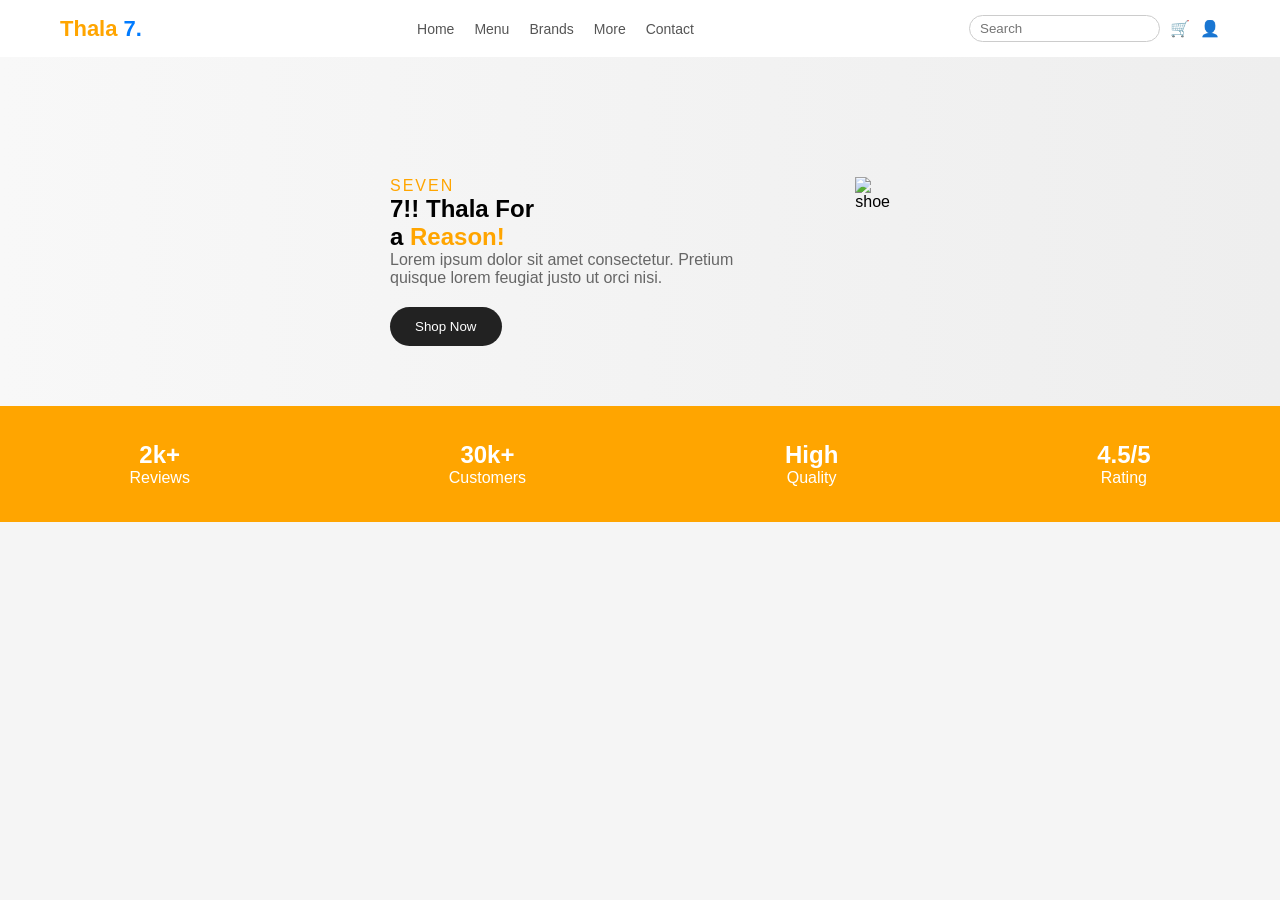
==== index.html @ 3bec6ea9 "update sneaker store pages" ====
<!DOCTYPE html>
<html lang="en">
    <head>
        <meta charset="UTF-8">
        <meta name="viewport" content="width=device-width, initial-scale=1.0">
        <meta name="description" content="Welcome to our sneaker store! Find the latest styles and exclusive releases.">
        <title>Welcome to Our Sneaker Store</title>
        <link rel="stylesheet" href="styles.css"/>
    </head>
    <body>
       <header class="header">
              <nav class="navbar">
              <div class="logo">Thala <span>7.</span>
              </div>
               <!---Hamburger menu--->
                 <button class="hamburger" aria-label="Open navigation menu" aria-controls="main-menu" aria-expanded="false">
                        ☰
                </button>
                <ul class="nav-links">
                    <li><a href="#home">Home</a></li>
                    <li><a href="#menu">Menu</a></li>
                    <li><a href="#brands">Brands</a></li>
                    <li><a href="#more">More</a></li>
                    <li><a href="#contact">Contact</a></li>
                </ul>
             <div class="nav-icons">
                <input type="text" name="text" placeholder="Search"/>
                <span>🛒</span>
                <span>👤</span>
             </div>
              </nav>      
       </header>
       <main>
        <!--Hero section-->
        <section id="hero"class="hero">
            <div class="container">
                <div class="hero-content">
                    <div class="hero-text">
                        <span class="section-title">SEVEN</span>
                            <h1 class="section-subtitle">7!! Thala For <br> a <span>Reason!</span></h1>
                            <p>Lorem ipsum dolor sit amet consectetur. Pretium quisque lorem feugiat justo ut orci nisi.</p>
                            <button class="btn btn-primary">Shop Now</button>
                    </div>
                    <div class="hero-image">
                    <img src="./images/close-up-futuristic-sneakers.jpg" alt="shoe"/>
                    </div>
                </div>
            </div>
        </section>
         <!-- Stats Section -->
        <section class="stats">
            <div class="stat">
                <h2>2k+</h2>
                <p>Reviews</p>
            </div>
            <div class="stat">
                <h2>30k+</h2>
                <p>Customers</p>
            </div>
            <div class="stat">
                <h2>High</h2>
                <p>Quality</p>
            </div>
            <div class="stat">
                <h2>4.5/5</h2>
                <p>Rating</p>
            </div>
        </section>
       </main>
    </body>
</html>
---- styles.css ----
:root{
    --primary-color:orange;
    --secondary-color:white;
    --bg-color:#f5f5f5;
    --blue:#007bff;
}

* {
  margin: 0;
  padding: 0;
  box-sizing: border-box;
  font-family: Arial, sans-serif;
}

body {
  background: var(--bg-color);
  overflow-x: hidden;
}

/* CONTAINER */
.container {
  max-width: 1200px;
  margin:0 auto;
}

/* HEADER */
.header {
  top: 0;
  width: 100%;
  z-index: 1000;
}

/* NAVBAR */
.navbar {
  display: flex;
  justify-content: space-between;
  align-items: center;
  padding: 15px 60px;
  background:var(--secondary-color);
}

.nav-links {
  display: flex;
  gap: 20px;
  list-style: none;
}

.nav-links li {
  display: inline-block;
}

.nav-links a {
  text-decoration: none;
  color: #555;
  font-size: 14px;
}

.logo {
  font-size: 22px;
  font-weight: bold;
  color: var(--primary-color);
}

.logo span {
  color: var(--blue);
}

/* NAV ICONS */
.nav-icons {
  display: flex;
  align-items: center;
  gap: 10px;
}

.nav-icons input {
  padding: 5px 10px;
  border-radius: 20px;
  border: 1px solid #ccc;
}

/* HAMBURGER */
.hamburger {
  display: none;
  font-size: 28px;
  cursor: pointer;
  border: none;
  background: none;
}

/* HERO */
.hero {
  display: flex;
  align-items: center;
  justify-content: space-between;
  padding: 120px 80px 60px; /* FIX: top padding for fixed header */
  background: linear-gradient(to right, #f8f8f8, #eeeeee);
}

/* FIX: use flex instead of inline-block */
.hero-content {
  display: flex;
  gap: 20px;
  max-width: 500px;
  opacity: 0;
  transform: translateY(30px);
  animation: fadeUp 1s ease forwards;
}

.section-title {
  letter-spacing: 2px;
  color: #777;
}

.section-subtitle h1 {
  font-size: 48px;
}

.hero-text span {
  color: var(--primary-color);
}

.hero-text p {
  color: #666;
  margin-bottom: 20px;
}

.hero-text button {
  padding: 12px 25px;
  border: none;
  background: #222;
  color:  var(--secondary-color);
  border-radius: 25px;
  cursor: pointer;
}

/* FIX: image size */
.hero-image img {
  width: 400px;
  max-width: 100%;
  margin-left:50px;
}

/* STATS */
.stats {
  display: flex;
  justify-content: space-around;
  background: var(--primary-color);
  color:var(--secondary-color);
  padding: 25px 0;
  flex-wrap: wrap;
}

.stat {
  text-align: center;
  margin: 10px;
}

.stat h2 {
  font-size: 24px;
}

/* ===================== */
/* TABLET */
/* ===================== */
@media (max-width: 1024px) {

  .hero {
    flex-direction: column;
    text-align: center;
  }

  .hero-content {
    align-items: center;
  }

  .hero-image img {
    width: 300px;
    margin-top: 20px;
  }
}

/* ===================== */
/* MOBILE */
/* ===================== */
@media (max-width: 768px) {

  .navbar {
    padding: 15px 20px;
  }

  /* SHOW HAMBURGER */
  .hamburger {
    display: block;
    order:3;
  }
.navbar{
    display:flex;
    align-items:center;
    padding:15px 20px;
}
.navbar::after{
content:"";
position:fixed;
top:0;
left:0;
width:100%;
height:100%;
background:rgba(0,0,0,0.3);
opacity:0;
pointer-events:none;
transition:0.3s;
}
.navbar:focus-within::after{
opacity:1;
}
  /* MOBILE MENU */
    .nav-links {
    position: absolute;
    top: 80px;
    right:0;
    width: 250px;
    gap:10px;
    background:var( --secondary-color);
    flex-direction: column;
    padding: 20px 0;
    opacity: 0;
    transform:translateY(-10px);
    pointer-events:none;
    transition: 0.3s ease;
    z-index:100;
  }
  /* show menu when hamburger is focused */
.hamburger:focus-within + .nav-links{
    align-items: center;
    justify-content:center;
    height:100%;
    background: #f8f8f8;
    opacity: 1;
    pointer-events: auto;
    transform:translateY(0);
}
.nav-links a{
display:block;
padding:12px 16px;
border-radius:6px;
transition:background 0.2s;
}
.nav-links a:hover{
background:#f0f0f0;
}
.nav-links li{
opacity:0;
transform:translateY(-5px);
transition:0.3s;
}

.navbar:focus-within .nav-links li{
opacity:1;
transform:translateY(0);
}
  .nav-icons input {
    display: none;
  }

  /* HERO STACK */
  .hero {
    padding: 100px 20px 40px;
  }

  .hero-content {
    display:flex;
    flex-direction:column;
    align-items: center;
    justify-content:center;
    margin-top: 20px;
  }

  .hero-text h1 {
    font-size: 28px;
  }

  .hero-image img {
    width: 250px;
  }

  /* STATS STACK */
  .stats {
    flex-direction: column;
    align-items: center;
  }
}


/* Animation */
@keyframes fadeUp {
  to {
    opacity: 1;
    transform: translateY(0);
  }
}
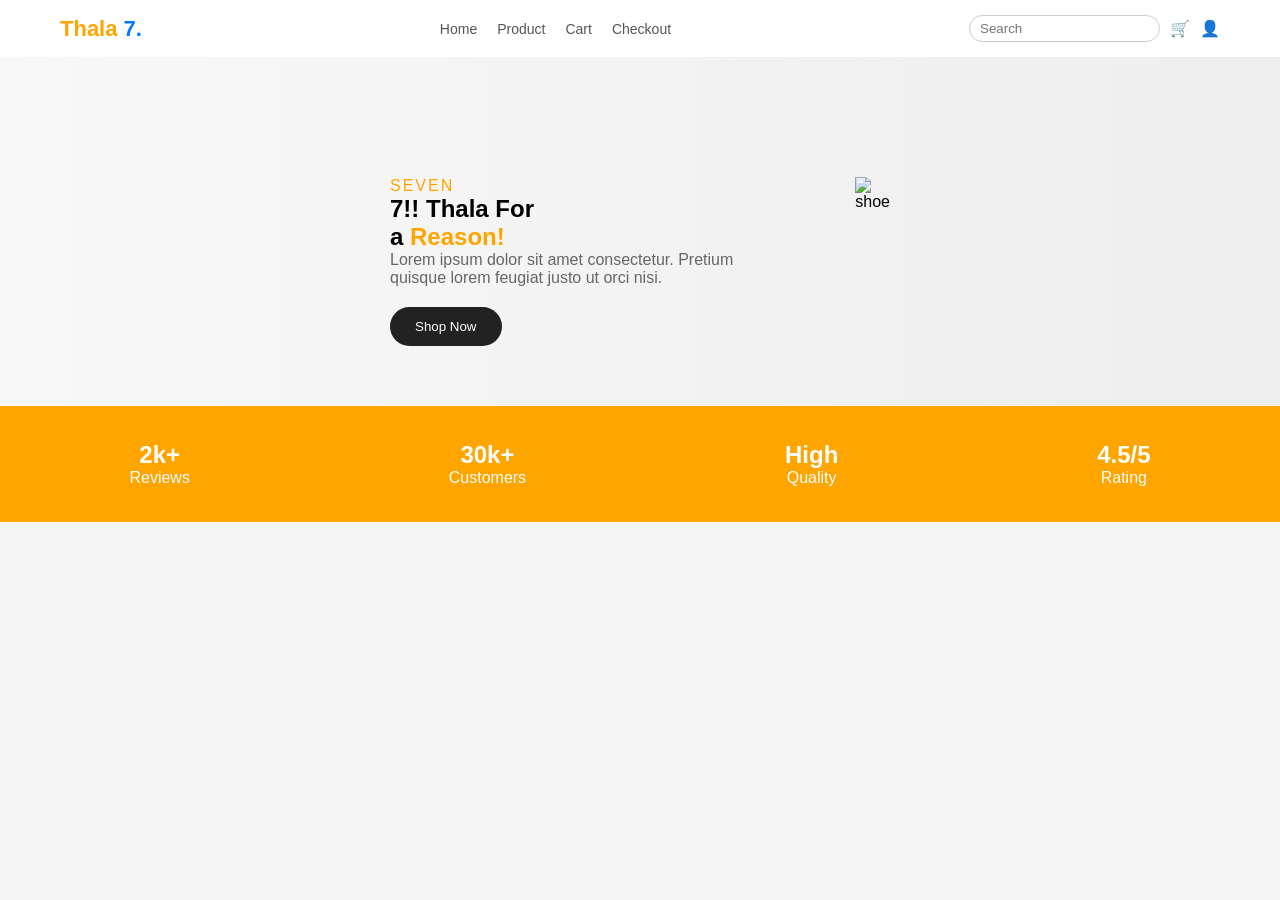
==== commit 575cad4f: "updated version" ====
--- a/index.html
+++ b/index.html
@@ -17,11 +17,10 @@
                         ☰
                 </button>
                 <ul class="nav-links">
-                    <li><a href="#home">Home</a></li>
-                    <li><a href="#menu">Menu</a></li>
-                    <li><a href="#brands">Brands</a></li>
-                    <li><a href="#more">More</a></li>
-                    <li><a href="#contact">Contact</a></li>
+                    <li><a href="index.html">Home</a></li>
+                    <li><a href="product.html">Product</a></li>
+                    <li><a href="cart.html">Cart</a></li>
+                    <li><a href="payment.html">Checkout</a></li>
                 </ul>
              <div class="nav-icons">
                 <input type="text" name="text" placeholder="Search"/>
--- a/styles.css
+++ b/styles.css
@@ -3,6 +3,11 @@
     --secondary-color:white;
     --bg-color:#f5f5f5;
     --blue:#007bff;
+    --bg-color-white:white;
+    --light-grey:#888;
+    --border-color:#ddd;
+    --orange-color:orange;
+    --blue-color:#2a5bd7;
 }
 
 * {
@@ -92,11 +97,10 @@
   display: flex;
   align-items: center;
   justify-content: space-between;
-  padding: 120px 80px 60px; /* FIX: top padding for fixed header */
+  padding: 120px 80px 60px; 
   background: linear-gradient(to right, #f8f8f8, #eeeeee);
 }
 
-/* FIX: use flex instead of inline-block */
 .hero-content {
   display: flex;
   gap: 20px;
@@ -133,7 +137,6 @@
   cursor: pointer;
 }
 
-/* FIX: image size */
 .hero-image img {
   width: 400px;
   max-width: 100%;
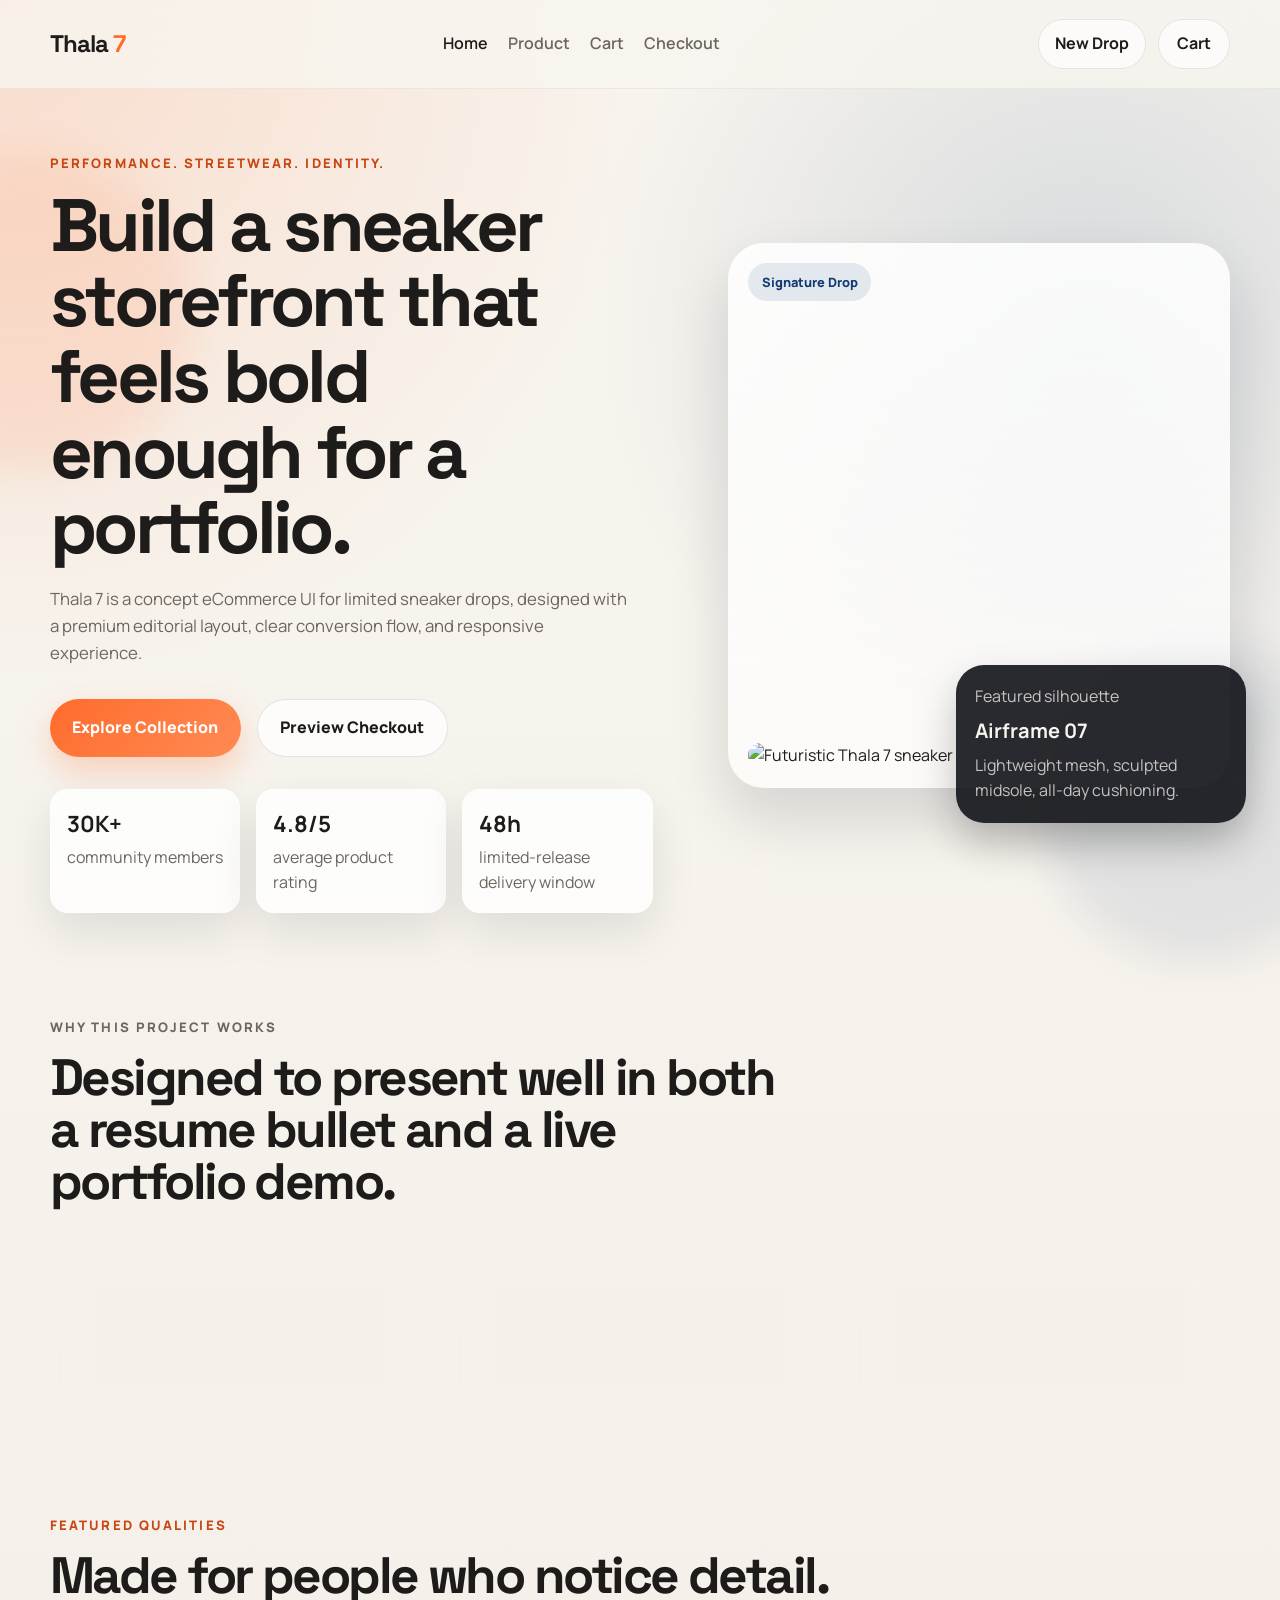
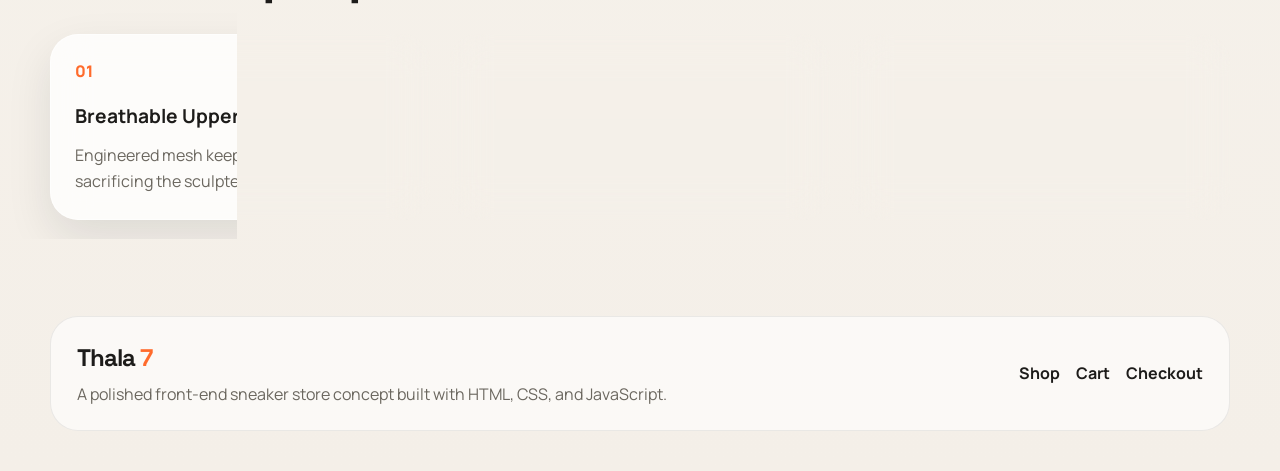
==== commit dc906089: "Add attrative style , changes made for html file, add script ,add readme file" ====
--- a/index.html
+++ b/index.html
@@ -1,74 +1,172 @@
 <!DOCTYPE html>
 <html lang="en">
-    <head>
-        <meta charset="UTF-8">
-        <meta name="viewport" content="width=device-width, initial-scale=1.0">
-        <meta name="description" content="Welcome to our sneaker store! Find the latest styles and exclusive releases.">
-        <title>Welcome to Our Sneaker Store</title>
-        <link rel="stylesheet" href="styles.css"/>
-    </head>
-    <body>
-       <header class="header">
-              <nav class="navbar">
-              <div class="logo">Thala <span>7.</span>
-              </div>
-               <!---Hamburger menu--->
-                 <button class="hamburger" aria-label="Open navigation menu" aria-controls="main-menu" aria-expanded="false">
-                        ☰
-                </button>
-                <ul class="nav-links">
-                    <li><a href="index.html">Home</a></li>
-                    <li><a href="product.html">Product</a></li>
-                    <li><a href="cart.html">Cart</a></li>
-                    <li><a href="payment.html">Checkout</a></li>
-                </ul>
-             <div class="nav-icons">
-                <input type="text" name="text" placeholder="Search"/>
-                <span>🛒</span>
-                <span>👤</span>
-             </div>
-              </nav>      
-       </header>
-       <main>
-        <!--Hero section-->
-        <section id="hero"class="hero">
-            <div class="container">
-                <div class="hero-content">
-                    <div class="hero-text">
-                        <span class="section-title">SEVEN</span>
-                            <h1 class="section-subtitle">7!! Thala For <br> a <span>Reason!</span></h1>
-                            <p>Lorem ipsum dolor sit amet consectetur. Pretium quisque lorem feugiat justo ut orci nisi.</p>
-                            <button class="btn btn-primary">Shop Now</button>
-                    </div>
-                    <div class="hero-image">
-                    <img src="./images/close-up-futuristic-sneakers.jpg" alt="shoe"/>
-                    </div>
-                </div>
+  <head>
+    <meta charset="UTF-8" />
+    <meta name="viewport" content="width=device-width, initial-scale=1.0" />
+    <meta
+      name="description"
+      content="Thala 7 is a modern sneaker storefront concept with a premium landing page, product showcase, cart, and checkout experience."
+    />
+    <title>Thala 7 | Premium Sneaker Store</title>
+    <link rel="preconnect" href="https://fonts.googleapis.com" />
+    <link rel="preconnect" href="https://fonts.gstatic.com" crossorigin />
+    <link
+      href="https://fonts.googleapis.com/css2?family=Manrope:wght@400;500;600;700;800&family=Space+Grotesk:wght@500;700&display=swap"
+      rel="stylesheet"
+    />
+    <link rel="stylesheet" href="styles.css" />
+  </head>
+  <body>
+    <header class="site-header">
+      <nav class="navbar container" aria-label="Primary navigation">
+        <a class="logo" href="index.html" aria-label="Thala 7 home">Thala <span>7</span></a>
+
+        <button
+          class="hamburger"
+          id="menuBtn"
+          type="button"
+          aria-label="Open navigation menu"
+          aria-controls="menu"
+          aria-expanded="false"
+        >
+          <span></span>
+          <span></span>
+          <span></span>
+        </button>
+
+        <ul class="nav-links" id="menu">
+          <li><a class="active" href="index.html">Home</a></li>
+          <li><a href="product.html">Product</a></li>
+          <li><a href="cart.html">Cart</a></li>
+          <li><a href="payment.html">Checkout</a></li>
+        </ul>
+
+        <div class="nav-actions">
+          <a class="nav-chip" href="product.html">New Drop</a>
+          <a class="nav-icon" href="cart.html" aria-label="View cart">Cart</a>
+        </div>
+      </nav>
+    </header>
+
+    <main>
+      <section class="hero">
+        <div class="hero-orb hero-orb-left"></div>
+        <div class="hero-orb hero-orb-right"></div>
+        <div class="container hero-grid">
+          <div class="hero-copy">
+            <p class="eyebrow">Performance. Streetwear. Identity.</p>
+            <h1>Build a sneaker storefront that feels bold enough for a portfolio.</h1>
+            <p class="hero-text">
+              Thala 7 is a concept eCommerce UI for limited sneaker drops, designed with a
+              premium editorial layout, clear conversion flow, and responsive experience.
+            </p>
+            <div class="hero-cta">
+              <a class="btn btn-primary" href="product.html">Explore Collection</a>
+              <a class="btn btn-secondary" href="payment.html">Preview Checkout</a>
             </div>
-        </section>
-         <!-- Stats Section -->
-        <section class="stats">
-            <div class="stat">
-                <h2>2k+</h2>
-                <p>Reviews</p>
+            <div class="hero-metrics">
+              <article>
+                <strong>30K+</strong>
+                <span>community members</span>
+              </article>
+              <article>
+                <strong>4.8/5</strong>
+                <span>average product rating</span>
+              </article>
+              <article>
+                <strong>48h</strong>
+                <span>limited-release delivery window</span>
+              </article>
             </div>
-            <div class="stat">
-                <h2>30k+</h2>
-                <p>Customers</p>
+          </div>
+
+          <div class="hero-visual">
+            <div class="hero-card">
+              <span class="tag">Signature Drop</span>
+              <img src="./images/close-up-futuristic-sneakers.jpg" alt="Futuristic Thala 7 sneaker" />
             </div>
-            <div class="stat">
-                <h2>High</h2>
-                <p>Quality</p>
+            <div class="floating-note">
+              <p>Featured silhouette</p>
+              <strong>Airframe 07</strong>
+              <span>Lightweight mesh, sculpted midsole, all-day cushioning.</span>
             </div>
-            <div class="stat">
-                <h2>4.5/5</h2>
-                <p>Rating</p>
-            </div>
-        </section>
-       </main>
-    </body>
+          </div>
+        </div>
+      </section>
+
+      <section class="section">
+        <div class="container">
+          <div class="section-heading">
+            <p class="eyebrow">Why This Project Works</p>
+            <h2>Designed to present well in both a resume bullet and a live portfolio demo.</h2>
+          </div>
+          <div class="feature-grid">
+            <article class="feature-card">
+              <h3>Premium Visual System</h3>
+              <p>
+                A stronger color palette, layered background treatment, typography hierarchy, and
+                sharper card styling make the interface feel intentional.
+              </p>
+            </article>
+            <article class="feature-card">
+              <h3>Consistent Multi-Page Flow</h3>
+              <p>
+                Landing, product, cart, and checkout pages now share one design language, helping
+                the project feel like a complete product instead of separate screens.
+              </p>
+            </article>
+            <article class="feature-card">
+              <h3>Responsive and Readable</h3>
+              <p>
+                The layout scales cleanly from desktop to mobile, with a functional menu and
+                clearer content structure across the purchase journey.
+              </p>
+            </article>
+          </div>
+        </div>
+      </section>
+
+      <section class="section section-highlight">
+        <div class="container showcase">
+          <div>
+            <p class="eyebrow">Featured Qualities</p>
+            <h2>Made for people who notice detail.</h2>
+          </div>
+          <div class="showcase-grid">
+            <article class="showcase-card">
+              <span>01</span>
+              <h3>Breathable Upper</h3>
+              <p>Engineered mesh keeps airflow high without sacrificing the sculpted silhouette.</p>
+            </article>
+            <article class="showcase-card">
+              <span>02</span>
+              <h3>Impact Cushioning</h3>
+              <p>Layered foam support built for city wear, light training, and long daily use.</p>
+            </article>
+            <article class="showcase-card">
+              <span>03</span>
+              <h3>Collector Energy</h3>
+              <p>Limited-run styling gives the concept stronger brand personality for demos.</p>
+            </article>
+          </div>
+        </div>
+      </section>
+    </main>
+
+    <footer class="site-footer">
+      <div class="container footer-content">
+        <div>
+          <a class="logo footer-logo" href="index.html">Thala <span>7</span></a>
+          <p>A polished front-end sneaker store concept built with HTML, CSS, and JavaScript.</p>
+        </div>
+        <div class="footer-links">
+          <a href="product.html">Shop</a>
+          <a href="cart.html">Cart</a>
+          <a href="payment.html">Checkout</a>
+        </div>
+      </div>
+    </footer>
+
+    <script src="script.js"></script>
+  </body>
 </html>
-
-
-
-
--- a/styles.css
+++ b/styles.css
@@ -1,303 +1,573 @@
-:root{
-    --primary-color:orange;
-    --secondary-color:white;
-    --bg-color:#f5f5f5;
-    --blue:#007bff;
-    --bg-color-white:white;
-    --light-grey:#888;
-    --border-color:#ddd;
-    --orange-color:orange;
-    --blue-color:#2a5bd7;
+:root {
+  --bg: #f5f1ea;
+  --surface: rgba(255, 255, 255, 0.78);
+  --surface-strong: #ffffff;
+  --text: #1d1c1a;
+  --muted: #6b675f;
+  --line: rgba(29, 28, 26, 0.1);
+  --brand: #ff6b2c;
+  --brand-deep: #c74612;
+  --accent: #123b73;
+  --shadow: 0 18px 45px rgba(24, 28, 36, 0.1);
+  --radius-lg: 28px;
+  --radius-md: 18px;
+  --radius-sm: 12px;
+  --container: 1180px;
 }
 
 * {
+  box-sizing: border-box;
   margin: 0;
   padding: 0;
-  box-sizing: border-box;
-  font-family: Arial, sans-serif;
+}
+
+html {
+  scroll-behavior: smooth;
 }
 
 body {
-  background: var(--bg-color);
-  overflow-x: hidden;
-}
-
-/* CONTAINER */
+  min-height: 100vh;
+  font-family: "Manrope", sans-serif;
+  color: var(--text);
+  background:
+    radial-gradient(circle at top left, rgba(255, 107, 44, 0.18), transparent 28%),
+    radial-gradient(circle at 85% 15%, rgba(18, 59, 115, 0.14), transparent 24%),
+    linear-gradient(180deg, #f8f5ef 0%, #f4efe8 100%);
+  line-height: 1.6;
+}
+
+img {
+  max-width: 100%;
+  display: block;
+}
+
+a {
+  color: inherit;
+  text-decoration: none;
+}
+
+button,
+input,
+select {
+  font: inherit;
+}
+
 .container {
-  max-width: 1200px;
-  margin:0 auto;
-}
-
-/* HEADER */
-.header {
+  width: min(calc(100% - 2rem), var(--container));
+  margin: 0 auto;
+}
+
+.page-shell {
+  padding: 2rem 0 4rem;
+}
+
+.section {
+  padding: 1.5rem 0 5rem;
+}
+
+.section-highlight {
+  padding-top: 0;
+}
+
+.site-header {
+  position: sticky;
   top: 0;
-  width: 100%;
-  z-index: 1000;
-}
-
-/* NAVBAR */
+  z-index: 50;
+  backdrop-filter: blur(16px);
+  background: rgba(248, 245, 239, 0.8);
+  border-bottom: 1px solid rgba(29, 28, 26, 0.06);
+}
+
 .navbar {
   display: flex;
+  align-items: center;
   justify-content: space-between;
-  align-items: center;
-  padding: 15px 60px;
-  background:var(--secondary-color);
+  gap: 1.25rem;
+  min-height: 88px;
+}
+
+.logo {
+  font-family: "Space Grotesk", sans-serif;
+  font-size: 1.5rem;
+  font-weight: 700;
+  letter-spacing: -0.04em;
+}
+
+.logo span {
+  color: var(--brand);
 }
 
 .nav-links {
   display: flex;
-  gap: 20px;
+  align-items: center;
+  gap: 1.25rem;
   list-style: none;
 }
 
-.nav-links li {
-  display: inline-block;
-}
-
 .nav-links a {
-  text-decoration: none;
-  color: #555;
-  font-size: 14px;
-}
-
-.logo {
-  font-size: 22px;
-  font-weight: bold;
-  color: var(--primary-color);
-}
-
-.logo span {
-  color: var(--blue);
-}
-
-/* NAV ICONS */
-.nav-icons {
+  color: var(--muted);
+  font-weight: 600;
+  transition: color 0.2s ease;
+}
+
+.nav-links a:hover,
+.nav-links a.active {
+  color: var(--text);
+}
+
+.nav-actions {
   display: flex;
   align-items: center;
-  gap: 10px;
-}
-
-.nav-icons input {
-  padding: 5px 10px;
-  border-radius: 20px;
-  border: 1px solid #ccc;
-}
-
-/* HAMBURGER */
+  gap: 0.75rem;
+}
+
+.nav-chip,
+.nav-icon {
+  border: 1px solid var(--line);
+  border-radius: 999px;
+  padding: 0.7rem 1rem;
+  background: rgba(255, 255, 255, 0.7);
+  font-weight: 700;
+}
+
+.nav-icon {
+  min-width: 72px;
+  text-align: center;
+}
+
 .hamburger {
   display: none;
-  font-size: 28px;
+  flex-direction: column;
+  justify-content: center;
+  gap: 4px;
+  width: 48px;
+  height: 48px;
+  border: 1px solid var(--line);
+  border-radius: 50%;
+  background: rgba(255, 255, 255, 0.76);
   cursor: pointer;
-  border: none;
-  background: none;
-}
-
-/* HERO */
+}
+
+.hamburger span {
+  width: 18px;
+  height: 2px;
+  margin: 0 auto;
+  background: var(--text);
+}
+
 .hero {
+  position: relative;
+  overflow: hidden;
+  padding: 4rem 0 5rem;
+}
+
+.hero-grid {
+  display: grid;
+  grid-template-columns: 1.05fr 0.95fr;
+  gap: 2rem;
+  align-items: center;
+}
+
+.hero-copy,
+.hero-visual,
+.panel,
+.feature-card,
+.showcase-card {
+  animation: rise-in 0.7s ease both;
+}
+
+.hero-copy h1,
+.page-intro h1,
+.section-heading h2,
+.showcase h2,
+.product-details h1 {
+  font-family: "Space Grotesk", sans-serif;
+  letter-spacing: -0.05em;
+  line-height: 1.02;
+}
+
+.hero-copy h1 {
+  max-width: 12ch;
+  font-size: clamp(2.9rem, 5.8vw, 5.2rem);
+  margin-bottom: 1.25rem;
+}
+
+.hero-text {
+  max-width: 58ch;
+  color: var(--muted);
+  font-size: 1.05rem;
+}
+
+.eyebrow {
+  margin-bottom: 0.85rem;
+  color: var(--brand-deep);
+  text-transform: uppercase;
+  letter-spacing: 0.16em;
+  font-size: 0.82rem;
+  font-weight: 800;
+}
+
+.hero-cta {
   display: flex;
+  flex-wrap: wrap;
+  gap: 1rem;
+  margin: 2rem 0;
+}
+
+.btn {
+  display: inline-flex;
+  align-items: center;
+  justify-content: center;
+  min-height: 52px;
+  padding: 0.95rem 1.4rem;
+  border: 0;
+  border-radius: 999px;
+  font-weight: 800;
+  transition:
+    transform 0.22s ease,
+    box-shadow 0.22s ease,
+    background 0.22s ease;
+  cursor: pointer;
+}
+
+.btn:hover {
+  transform: translateY(-2px);
+}
+
+.btn-primary {
+  background: linear-gradient(135deg, var(--brand) 0%, #ff8b54 100%);
+  color: #fff;
+  box-shadow: 0 14px 30px rgba(255, 107, 44, 0.25);
+}
+
+.btn-secondary {
+  background: rgba(255, 255, 255, 0.72);
+  color: var(--text);
+  border: 1px solid var(--line);
+}
+
+.hero-metrics {
+  display: grid;
+  grid-template-columns: repeat(3, minmax(0, 1fr));
+  gap: 1rem;
+}
+
+.hero-metrics article,
+.panel,
+.feature-card,
+.showcase-card {
+  border: 1px solid rgba(255, 255, 255, 0.55);
+  background: var(--surface);
+  backdrop-filter: blur(18px);
+  box-shadow: var(--shadow);
+}
+
+.hero-metrics article {
+  padding: 1rem;
+  border-radius: var(--radius-md);
+}
+
+.hero-metrics strong {
+  display: block;
+  font-size: 1.4rem;
+  margin-bottom: 0.2rem;
+}
+
+.hero-metrics span,
+.section-heading p,
+.footer-content p {
+  color: var(--muted);
+}
+
+.hero-visual {
+  position: relative;
+  min-height: 580px;
+}
+
+.hero-card {
+  position: absolute;
+  inset: 0 0 6% 8%;
+  display: grid;
+  align-content: space-between;
+  padding: 1.25rem;
+  border-radius: 36px;
+  background: linear-gradient(180deg, rgba(255, 255, 255, 0.86), rgba(255, 255, 255, 0.62));
+  box-shadow: 0 30px 60px rgba(15, 23, 42, 0.14);
+}
+
+.hero-card img {
+  width: 100%;
+  height: 100%;
+  object-fit: cover;
+  object-position: center;
+  border-radius: 28px;
+}
+
+.tag,
+.pill,
+.discount-chip {
+  display: inline-flex;
+  align-items: center;
+  gap: 0.45rem;
+  width: fit-content;
+  border-radius: 999px;
+  padding: 0.55rem 0.85rem;
+  font-size: 0.8rem;
+  font-weight: 800;
+}
+
+.tag,
+.pill {
+  background: rgba(18, 59, 115, 0.1);
+  color: var(--accent);
+}
+
+.floating-note {
+  position: absolute;
+  right: -1rem;
+  bottom: 0;
+  width: min(290px, 80%);
+  padding: 1.2rem;
+  border-radius: var(--radius-lg);
+  background: rgba(17, 19, 25, 0.9);
+  color: #f8f5ef;
+  box-shadow: 0 20px 40px rgba(17, 19, 25, 0.25);
+}
+
+.floating-note p,
+.floating-note span {
+  color: rgba(248, 245, 239, 0.76);
+}
+
+.floating-note strong {
+  display: block;
+  margin: 0.35rem 0;
+  font-size: 1.25rem;
+}
+
+.hero-orb {
+  position: absolute;
+  width: 320px;
+  aspect-ratio: 1;
+  border-radius: 50%;
+  filter: blur(20px);
+  opacity: 0.5;
+  pointer-events: none;
+}
+
+.hero-orb-left {
+  top: 4rem;
+  left: -8rem;
+  background: rgba(255, 107, 44, 0.22);
+}
+
+.hero-orb-right {
+  right: -5rem;
+  bottom: 2rem;
+  background: rgba(18, 59, 115, 0.18);
+}
+
+.section-heading,
+.page-intro {
+  max-width: 760px;
+  margin-bottom: 2rem;
+}
+
+.section-heading h2,
+.page-intro h1,
+.showcase h2 {
+  font-size: clamp(2rem, 4vw, 3.25rem);
+}
+
+.feature-grid,
+.showcase-grid {
+  display: grid;
+  gap: 1.25rem;
+}
+
+.feature-grid {
+  grid-template-columns: repeat(3, minmax(0, 1fr));
+}
+
+.feature-card,
+.showcase-card,
+.panel {
+  border-radius: var(--radius-lg);
+  padding: 1.5rem;
+}
+
+.feature-card h3,
+.showcase-card h3 {
+  margin-bottom: 0.75rem;
+  font-size: 1.2rem;
+}
+
+.feature-card p,
+.showcase-card p {
+  color: var(--muted);
+}
+
+.showcase {
+  display: grid;
+  gap: 2rem;
+}
+
+.showcase-grid {
+  grid-template-columns: repeat(3, minmax(0, 1fr));
+}
+
+.showcase-card span {
+  display: inline-block;
+  margin-bottom: 1rem;
+  color: var(--brand);
+  font-weight: 800;
+}
+
+.site-footer {
+  padding: 1rem 0 2.5rem;
+}
+
+.footer-content {
+  display: flex;
   align-items: center;
   justify-content: space-between;
-  padding: 120px 80px 60px; 
-  background: linear-gradient(to right, #f8f8f8, #eeeeee);
-}
-
-.hero-content {
+  gap: 1.25rem;
+  padding: 1.4rem 1.6rem;
+  border: 1px solid rgba(29, 28, 26, 0.08);
+  border-radius: var(--radius-lg);
+  background: rgba(255, 255, 255, 0.62);
+}
+
+.footer-logo {
+  display: inline-block;
+  margin-bottom: 0.3rem;
+}
+
+.footer-links {
   display: flex;
-  gap: 20px;
-  max-width: 500px;
-  opacity: 0;
-  transform: translateY(30px);
-  animation: fadeUp 1s ease forwards;
-}
-
-.section-title {
-  letter-spacing: 2px;
-  color: #777;
-}
-
-.section-subtitle h1 {
-  font-size: 48px;
-}
-
-.hero-text span {
-  color: var(--primary-color);
-}
-
-.hero-text p {
-  color: #666;
-  margin-bottom: 20px;
-}
-
-.hero-text button {
-  padding: 12px 25px;
-  border: none;
-  background: #222;
-  color:  var(--secondary-color);
-  border-radius: 25px;
-  cursor: pointer;
-}
-
-.hero-image img {
-  width: 400px;
-  max-width: 100%;
-  margin-left:50px;
-}
-
-/* STATS */
-.stats {
-  display: flex;
-  justify-content: space-around;
-  background: var(--primary-color);
-  color:var(--secondary-color);
-  padding: 25px 0;
   flex-wrap: wrap;
-}
-
-.stat {
-  text-align: center;
-  margin: 10px;
-}
-
-.stat h2 {
-  font-size: 24px;
-}
-
-/* ===================== */
-/* TABLET */
-/* ===================== */
-@media (max-width: 1024px) {
-
-  .hero {
-    flex-direction: column;
-    text-align: center;
-  }
-
-  .hero-content {
-    align-items: center;
-  }
-
-  .hero-image img {
-    width: 300px;
-    margin-top: 20px;
-  }
-}
-
-/* ===================== */
-/* MOBILE */
-/* ===================== */
-@media (max-width: 768px) {
-
-  .navbar {
-    padding: 15px 20px;
-  }
-
-  /* SHOW HAMBURGER */
-  .hamburger {
-    display: block;
-    order:3;
-  }
-.navbar{
-    display:flex;
-    align-items:center;
-    padding:15px 20px;
-}
-.navbar::after{
-content:"";
-position:fixed;
-top:0;
-left:0;
-width:100%;
-height:100%;
-background:rgba(0,0,0,0.3);
-opacity:0;
-pointer-events:none;
-transition:0.3s;
-}
-.navbar:focus-within::after{
-opacity:1;
-}
-  /* MOBILE MENU */
-    .nav-links {
-    position: absolute;
-    top: 80px;
-    right:0;
-    width: 250px;
-    gap:10px;
-    background:var( --secondary-color);
-    flex-direction: column;
-    padding: 20px 0;
+  gap: 1rem;
+  font-weight: 700;
+}
+
+@keyframes rise-in {
+  from {
     opacity: 0;
-    transform:translateY(-10px);
-    pointer-events:none;
-    transition: 0.3s ease;
-    z-index:100;
-  }
-  /* show menu when hamburger is focused */
-.hamburger:focus-within + .nav-links{
-    align-items: center;
-    justify-content:center;
-    height:100%;
-    background: #f8f8f8;
-    opacity: 1;
-    pointer-events: auto;
-    transform:translateY(0);
-}
-.nav-links a{
-display:block;
-padding:12px 16px;
-border-radius:6px;
-transition:background 0.2s;
-}
-.nav-links a:hover{
-background:#f0f0f0;
-}
-.nav-links li{
-opacity:0;
-transform:translateY(-5px);
-transition:0.3s;
-}
-
-.navbar:focus-within .nav-links li{
-opacity:1;
-transform:translateY(0);
-}
-  .nav-icons input {
-    display: none;
-  }
-
-  /* HERO STACK */
-  .hero {
-    padding: 100px 20px 40px;
-  }
-
-  .hero-content {
-    display:flex;
-    flex-direction:column;
-    align-items: center;
-    justify-content:center;
-    margin-top: 20px;
-  }
-
-  .hero-text h1 {
-    font-size: 28px;
-  }
-
-  .hero-image img {
-    width: 250px;
-  }
-
-  /* STATS STACK */
-  .stats {
-    flex-direction: column;
-    align-items: center;
-  }
-}
-
-
-/* Animation */
-@keyframes fadeUp {
+    transform: translateY(24px);
+  }
+
   to {
     opacity: 1;
     transform: translateY(0);
   }
-}+}
+
+@media (max-width: 980px) {
+  .navbar {
+    min-height: 78px;
+  }
+
+  .hamburger {
+    display: inline-flex;
+    order: 3;
+  }
+
+  .nav-actions {
+    margin-left: auto;
+  }
+
+  .nav-chip {
+    display: none;
+  }
+
+  .nav-links {
+    position: absolute;
+    top: calc(100% + 0.5rem);
+    right: 1rem;
+    flex-direction: column;
+    align-items: flex-start;
+    width: min(260px, calc(100% - 2rem));
+    padding: 1rem;
+    border: 1px solid var(--line);
+    border-radius: 24px;
+    background: rgba(255, 255, 255, 0.94);
+    box-shadow: var(--shadow);
+    opacity: 0;
+    pointer-events: none;
+    transform: translateY(-8px);
+    transition:
+      opacity 0.2s ease,
+      transform 0.2s ease;
+  }
+
+  .nav-links.active {
+    opacity: 1;
+    pointer-events: auto;
+    transform: translateY(0);
+  }
+
+  .hero-grid,
+  .feature-grid,
+  .showcase-grid {
+    grid-template-columns: 1fr;
+  }
+
+  .hero-copy h1 {
+    max-width: 100%;
+  }
+
+  .hero-visual {
+    min-height: 460px;
+  }
+
+  .hero-card {
+    inset: 0;
+  }
+
+  .floating-note {
+    right: 1rem;
+  }
+}
+
+@media (max-width: 720px) {
+  .container {
+    width: min(calc(100% - 1.25rem), var(--container));
+  }
+
+  .nav-actions {
+    gap: 0.5rem;
+  }
+
+  .nav-icon {
+    min-width: auto;
+    padding-inline: 0.9rem;
+  }
+
+  .hero {
+    padding-top: 2.25rem;
+  }
+
+  .hero-metrics {
+    grid-template-columns: 1fr;
+  }
+
+  .hero-visual {
+    min-height: 360px;
+  }
+
+  .hero-card {
+    padding: 0.9rem;
+    border-radius: 26px;
+  }
+
+  .floating-note {
+    position: static;
+    width: 100%;
+    margin-top: 1rem;
+  }
+
+  .footer-content {
+    align-items: flex-start;
+    flex-direction: column;
+  }
+}
